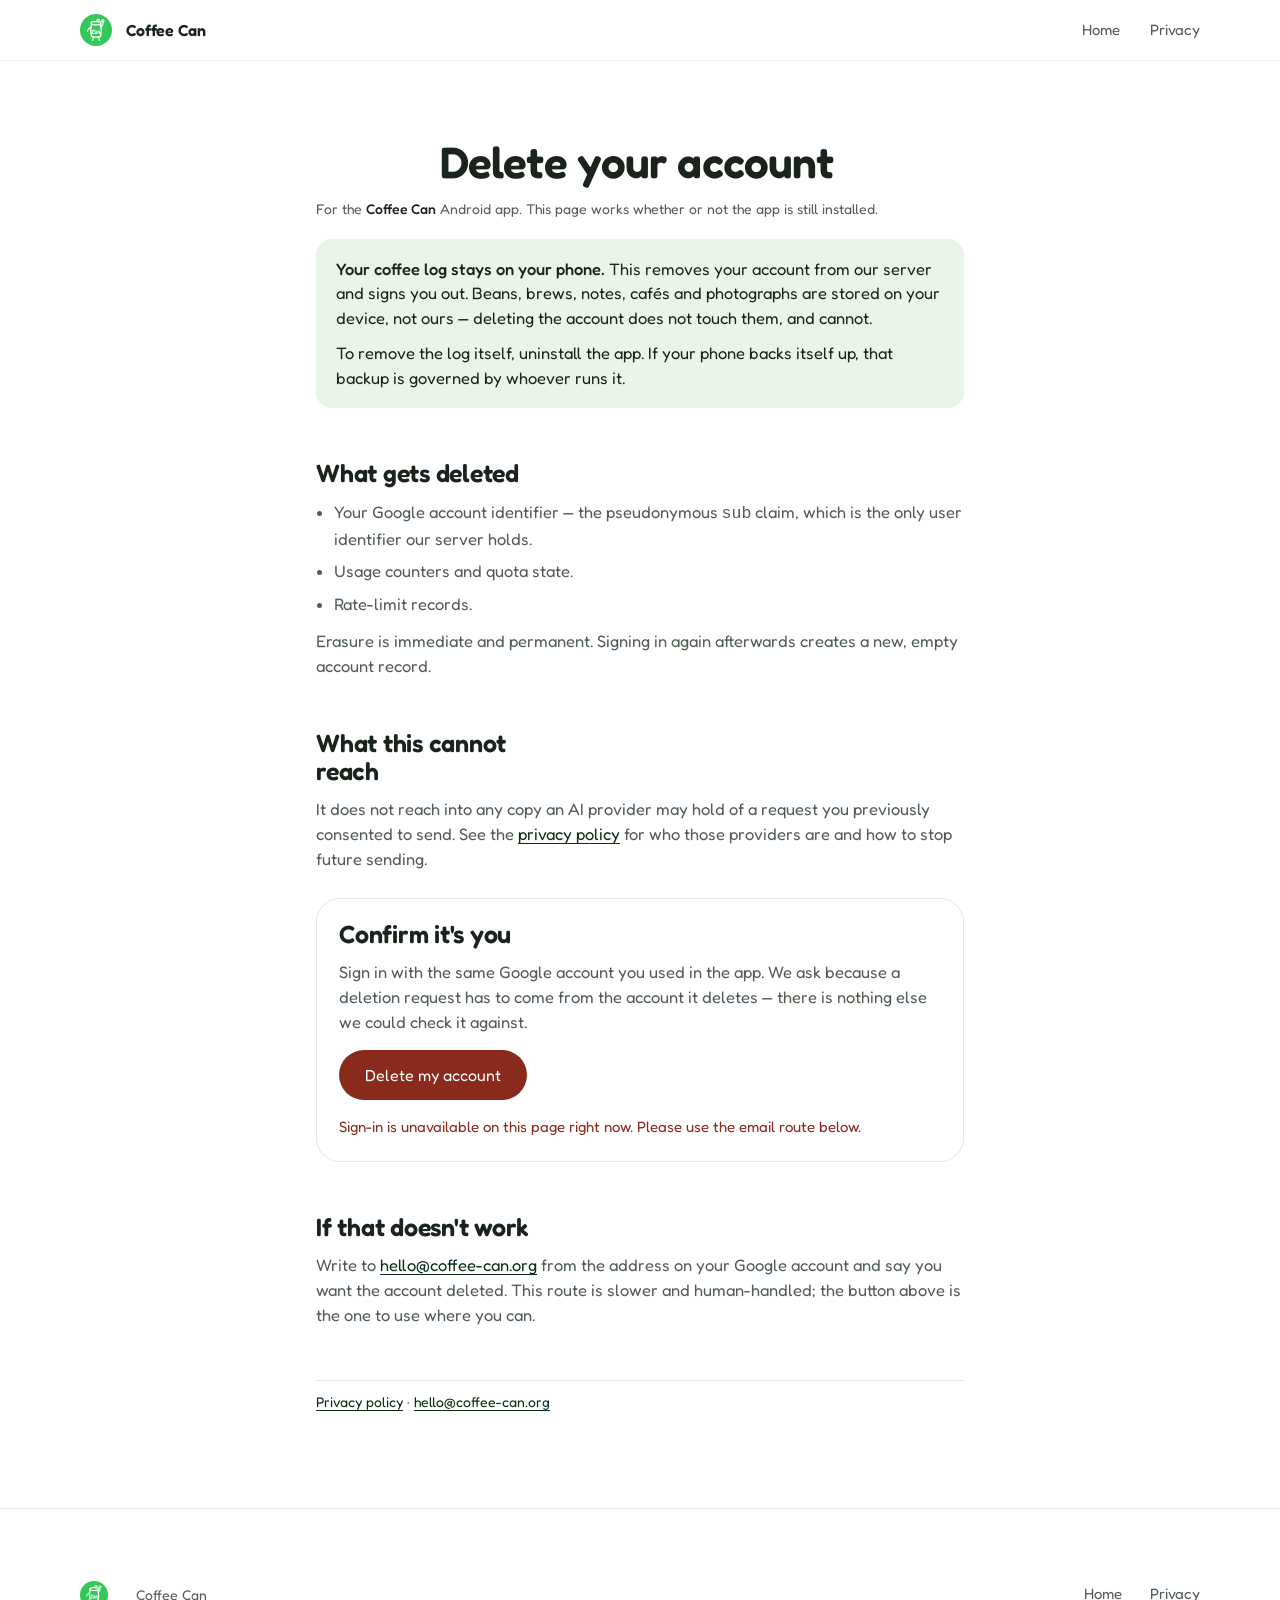
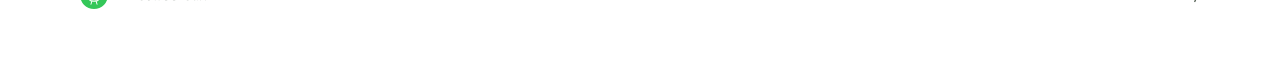
==== coffee_website/delete/index.html @ 4d467199 "25.08.2026, update UI" ====
<!doctype html>
<html lang="en">
<head>
<meta charset="utf-8">
<meta name="viewport" content="width=device-width, initial-scale=1">
<title>Delete your Coffee Can account</title>
<meta name="description" content="Delete your Coffee Can account and everything our server holds about it. Works without reinstalling the app.">
<meta name="theme-color" content="#34C759">
<link rel="icon" href="../assets/canboy.svg" type="image/svg+xml">
<link rel="preconnect" href="https://fonts.googleapis.com">
<link rel="preconnect" href="https://fonts.gstatic.com" crossorigin>
<link href="https://fonts.googleapis.com/css2?family=Fredoka:wght@400;500;600&display=swap" rel="stylesheet">
<link rel="stylesheet" href="../style.css">
</head>
<body>

<header>
  <div class="wrap">
    <a href="../" style="display:flex;align-items:center;gap:14px;text-decoration:none">
      <img src="../assets/canboy.svg" alt="">
      <b>Coffee Can</b>
    </a>
    <nav>
      <a href="../">Home</a>
      <a href="../privacy/">Privacy</a>
    </nav>
  </div>
</header>

<main class="doc">
  <div class="wrap">

    <h1>Delete your account</h1>
    <p class="updated">For the <strong>Coffee Can</strong> Android app. This
      page works whether or not the app is still installed.</p>

    <div class="note">
      <p><strong>Your coffee log stays on your phone.</strong> This removes your
        account from our server and signs you out. Beans, brews, notes, cafés
        and photographs are stored on your device, not ours — deleting the
        account does not touch them, and cannot.</p>
      <p>To remove the log itself, uninstall the app. If your phone backs itself
        up, that backup is governed by whoever runs it.</p>
    </div>

    <h2>What gets deleted</h2>
    <ul>
      <li>Your Google account identifier — the pseudonymous <code>sub</code>
        claim, which is the only user identifier our server holds.</li>
      <li>Usage counters and quota state.</li>
      <li>Rate-limit records.</li>
    </ul>
    <p>Erasure is immediate and permanent. Signing in again afterwards creates a
      new, empty account record.</p>

    <h2>What this cannot reach</h2>
    <p>It does not reach into any copy an AI provider may hold of a request you
      previously consented to send. See the <a href="../privacy/">privacy
      policy</a> for who those providers are and how to stop future sending.</p>

    <section class="gate">
      <h2>Confirm it's you</h2>
      <p>Sign in with the same Google account you used in the app. We ask
        because a deletion request has to come from the account it deletes —
        there is nothing else we could check it against.</p>

      <div id="signin"></div>
      <p class="who" id="who" hidden></p>
      <button class="btn btn-danger" id="go" hidden>Delete my account</button>
      <p class="status" id="status" role="status" aria-live="polite"></p>
    </section>

    <h2>If that doesn't work</h2>
    <p>Write to <a href="mailto:hello@coffee-can.org?subject=Account%20deletion%20request">hello@coffee-can.org</a>
      from the address on your Google account and say you want the account
      deleted. This route is slower and human-handled; the button above is the
      one to use where you can.</p>

    <hr>
    <p class="updated"><a href="../privacy/">Privacy policy</a> ·
      <a href="mailto:hello@coffee-can.org">hello@coffee-can.org</a></p>

  </div>
</main>

<footer>
  <div class="wrap">
    <img src="../assets/canboy.svg" alt="" width="28" height="28">
    <small>Coffee Can</small>
    <span class="sp"></span>
    <a href="../">Home</a>
    <a href="../privacy/">Privacy</a>
  </div>
</footer>

<script src="../config.js"></script>
<script>
/* The deletion flow.
 *
 * WHY GOOGLE SIGN-IN AND NOT AN EMAILED LINK. A deletion request has to be
 * authenticated by the same identity provider the app uses -- there is no
 * password to check and no other fact tying a request to an account. It also
 * has to work for someone who has already uninstalled, which is why this lives
 * on the web at all rather than only in the app.
 *
 * The ID token Google returns is sent straight to the gateway, which verifies
 * it and erases the record for that `sub`. Nothing is stored by this page.
 */
(function () {
  var cfg = window.COFFEE_CAN || {};
  var status = document.getElementById('status');
  var who = document.getElementById('who');
  var go = document.getElementById('go');
  var token = null;

  function say(text, kind) {
    status.textContent = text;
    status.className = 'status' + (kind ? ' ' + kind : '');
  }

  // A page that cannot reach its own config should say so rather than render a
  // sign-in button that will fail with a console error nobody sees.
  if (!cfg.GOOGLE_CLIENT_ID || !cfg.API_BASE) {
    say('Sign-in is unavailable on this page right now. Please use the email route below.', 'err');
    return;
  }

  window.onGoogleCredential = function (response) {
    token = response && response.credential;
    if (!token) { say('Sign-in did not complete. Please try again.', 'err'); return; }
    // The token is a JWT; its middle segment carries the display claims. Read
    // locally only to show the user which account they are about to delete --
    // the server does its own verification and trusts nothing decoded here.
    var email = '';
    try {
      var body = token.split('.')[1].replace(/-/g, '+').replace(/_/g, '/');
      email = (JSON.parse(atob(body)) || {}).email || '';
    } catch (e) { /* display only; a token we cannot read still deletes fine */ }
    who.textContent = email ? 'Signed in as ' + email : 'Signed in.';
    who.hidden = false;
    go.hidden = false;
    say('');
  };

  go.addEventListener('click', function () {
    if (!token) return;
    if (!window.confirm('Delete your Coffee Can account? This cannot be undone. Your coffee log stays on your phone.')) return;
    go.disabled = true;
    say('Deleting…');
    fetch(cfg.API_BASE.replace(/\/?$/, '/') + 'v1/account', {
      method: 'DELETE',
      headers: { 'Authorization': 'Bearer ' + token },
    }).then(function (r) {
      if (r.ok) {
        say('Your account has been deleted. Your coffee log is still on your phone.', 'ok');
        go.hidden = true;
        who.hidden = true;
        document.getElementById('signin').hidden = true;
      } else if (r.status === 401) {
        // Google ID tokens are short-lived; a page left open past the expiry
        // is the ordinary way to land here.
        say('That sign-in has expired. Please sign in again.', 'err');
        go.disabled = false;
        token = null;
      } else {
        say('Deletion failed (' + r.status + '). Please use the email route below.', 'err');
        go.disabled = false;
      }
    }).catch(function () {
      say('Could not reach the server. Please check your connection, or use the email route below.', 'err');
      go.disabled = false;
    });
  });

  // Google Identity Services, loaded only once there is a client ID to hand it.
  var s = document.createElement('script');
  s.src = 'https://accounts.google.com/gsi/client';
  s.async = true;
  s.defer = true;
  s.onload = function () {
    google.accounts.id.initialize({
      client_id: cfg.GOOGLE_CLIENT_ID,
      callback: window.onGoogleCredential,
    });
    google.accounts.id.renderButton(document.getElementById('signin'), {
      theme: 'outline', size: 'large', text: 'signin_with', shape: 'pill',
    });
  };
  s.onerror = function () {
    say('Could not load Google sign-in. Please use the email route below.', 'err');
  };
  document.head.appendChild(s);
})();
</script>
</body>
</html>
---- coffee_website/style.css ----
/* Coffee Can — coffee-can.org
 *
 * Tokens copied from coffee_android/v1/.../theme/Theme.kt, not eyeballed: the
 * site and the app are the same product, and a brand green that is one step
 * off reads as a knock-off of your own app. See check_design.py for the same
 * argument applied between the app and the deck.
 */
:root {
  --brand:  #34C759;
  --ink:    #1B241C;
  --muted:  #515D51;
  --line:   #DCECDD;
  --paper:  #FFFFFF;
  --wash:   #EAF5EA;
  --deep:   #0B2E12;
  --radius: 24px;
  --gutter: clamp(20px, 5vw, 40px);
}

* { box-sizing: border-box; margin: 0; padding: 0; }

html { scroll-behavior: smooth; -webkit-text-size-adjust: 100%; }

body {
  font-family: Fredoka, ui-rounded, "SF Pro Rounded", system-ui, sans-serif;
  color: var(--ink);
  background: var(--paper);
  line-height: 1.5;
  -webkit-font-smoothing: antialiased;
}

/* `height: auto` is not optional here: every shot carries explicit width and
 * height attributes (which is what stops the page reflowing as they load), and
 * with only `max-width` constrained the width shrinks while the height stays
 * at its attribute value -- a 720x1404 phone rendered as a 280x1404 ribbon. */
img, svg { display: block; max-width: 100%; height: auto; }
a { color: inherit; }

.wrap { width: min(1120px, 100% - var(--gutter) * 2); margin-inline: auto; }

/* --- the frosted bar, the same idea the app's chrome uses ---------------- */
header {
  position: sticky; top: 0; z-index: 20;
  backdrop-filter: saturate(180%) blur(18px);
  -webkit-backdrop-filter: saturate(180%) blur(18px);
  background: color-mix(in srgb, var(--paper) 78%, transparent);
  border-bottom: 1px solid color-mix(in srgb, var(--line) 60%, transparent);
}
header .wrap { display: flex; align-items: center; gap: 14px; height: 60px; }
header img { width: 32px; height: 32px; }
header b { font-weight: 600; letter-spacing: -0.01em; }
header nav { margin-left: auto; display: flex; gap: clamp(14px, 3vw, 30px); }
header nav a {
  text-decoration: none; color: var(--muted); font-size: 15px;
  transition: color .18s ease;
}
header nav a:hover { color: var(--ink); }

/* --- hero ---------------------------------------------------------------- */
.hero { text-align: center; padding: clamp(56px, 11vw, 128px) 0 0; }
.hero-mark { width: clamp(128px, 22vw, 190px); margin: 0 auto clamp(24px, 4vw, 40px); }
h1 {
  font-size: clamp(40px, 8.2vw, 88px);
  line-height: 1.03;
  letter-spacing: -0.035em;
  font-weight: 600;
  max-width: 16ch;
  margin-inline: auto;
}
h1 em { font-style: normal; color: var(--brand); }
.lede {
  margin: clamp(18px, 3vw, 28px) auto 0;
  max-width: 54ch;
  font-size: clamp(17px, 2.1vw, 21px);
  color: var(--muted);
}
.cta { margin-top: clamp(28px, 4vw, 40px); display: flex; gap: 12px; justify-content: center; flex-wrap: wrap; }
.btn {
  display: inline-block; text-decoration: none; font-size: 16px;
  padding: 13px 26px; border-radius: 999px;
  transition: transform .16s ease, box-shadow .16s ease, background .16s ease;
}
.btn-primary { background: var(--brand); color: #fff; box-shadow: 0 6px 20px rgba(52,199,89,.32); }
.btn-primary:hover { transform: translateY(-1px); box-shadow: 0 10px 26px rgba(52,199,89,.4); }
.btn-ghost { border: 1px solid var(--line); color: var(--ink); }
.btn-ghost:hover { background: var(--wash); }

/* the hero device, tilted just enough to read as an object */
.hero-shot {
  margin: clamp(44px, 7vw, 84px) auto 0;
  width: min(300px, 74vw);
  perspective: 1400px;
}
.hero-shot img {
  border-radius: 34px;
  border: 1px solid var(--line);
  box-shadow: 0 30px 70px rgba(11,46,18,.16), 0 6px 18px rgba(11,46,18,.07);
  transform: rotateX(6deg);
}

/* --- feature rows -------------------------------------------------------- */
.feature { padding: clamp(72px, 12vw, 150px) 0; }
.feature + .feature { border-top: 1px solid var(--line); }
.feature .wrap {
  display: grid; gap: clamp(32px, 6vw, 80px); align-items: center;
  grid-template-columns: 1fr;
}
@media (min-width: 860px) {
  .feature .wrap { grid-template-columns: 1fr 1fr; }
  .feature.flip .copy { order: 2; }
}
.eyebrow {
  font-size: 13px; letter-spacing: .14em; text-transform: uppercase;
  color: var(--brand); font-weight: 600; margin-bottom: 14px;
}
h2 {
  font-size: clamp(28px, 4.6vw, 46px); line-height: 1.1;
  letter-spacing: -0.03em; font-weight: 600; max-width: 18ch;
}
.feature p { margin-top: 16px; color: var(--muted); font-size: clamp(16px, 1.9vw, 18px); max-width: 46ch; }
.shot { position: relative; }
.shot img {
  border-radius: 30px; border: 1px solid var(--line);
  box-shadow: 0 24px 56px rgba(11,46,18,.14);
  margin-inline: auto; width: min(280px, 70vw);
}
.shot .mascot {
  position: absolute; width: 96px; right: -6px; bottom: -18px;
  filter: drop-shadow(0 10px 22px rgba(11,46,18,.18));
}

/* --- privacy band -------------------------------------------------------- */
.band { background: var(--wash); padding: clamp(64px, 10vw, 120px) 0; text-align: center; }
.band h2 { margin-inline: auto; }
.band p { margin: 16px auto 0; color: var(--muted); max-width: 56ch; font-size: clamp(16px, 1.9vw, 18px); }
.pills { margin-top: 30px; display: flex; gap: 10px; flex-wrap: wrap; justify-content: center; }
.pill {
  background: var(--paper); border: 1px solid var(--line);
  padding: 9px 16px; border-radius: 999px; font-size: 14px; color: var(--muted);
}

footer { padding: clamp(44px, 7vw, 72px) 0; border-top: 1px solid var(--line); }
footer .wrap { display: flex; flex-wrap: wrap; gap: 16px 28px; align-items: center; }
footer .sp { margin-left: auto; }
footer a { color: var(--muted); text-decoration: none; font-size: 15px; }
footer a:hover { color: var(--ink); }
footer small { color: var(--muted); font-size: 14px; }

/* --- reveal on scroll ---------------------------------------------------- */
.reveal { opacity: 0; transform: translateY(18px); transition: opacity .6s ease, transform .6s ease; }
.reveal.in { opacity: 1; transform: none; }
@media (prefers-reduced-motion: reduce) {
  html { scroll-behavior: auto; }
  .reveal { opacity: 1; transform: none; transition: none; }
  .btn, header nav a { transition: none; }
}

/* --- /privacy and /delete ------------------------------------------------
 *
 * Prose pages, not landing sections: one narrow column, no reveal animation
 * and no hero. They are read by someone looking for a specific sentence --
 * a reviewer checking a Play declaration, or a user who wants their account
 * gone -- so nothing here fades in or has to be scrolled past. */
.doc { padding: clamp(40px, 7vw, 76px) 0 clamp(56px, 9vw, 96px); }
.doc .wrap { width: min(72ch, 100% - var(--gutter) * 2); }
.doc h1 { font-size: clamp(30px, 5vw, 44px); letter-spacing: -0.02em; line-height: 1.15; }
.doc h2 {
  font-size: clamp(20px, 2.6vw, 25px); letter-spacing: -0.01em;
  margin-top: clamp(34px, 5vw, 52px);
}
.doc h3 { font-size: 17px; margin-top: 26px; }
.doc p, .doc li { color: var(--muted); font-size: 16.5px; margin-top: 12px; }
.doc strong { color: var(--ink); font-weight: 500; }
.doc ul { margin-top: 12px; padding-left: 1.1em; }
.doc li { margin-top: 8px; }
.doc a { color: var(--deep); text-decoration: underline; text-underline-offset: 3px; }
.doc .updated { margin-top: 10px; font-size: 14px; color: var(--muted); }
.doc hr { border: 0; border-top: 1px solid var(--line); margin: clamp(34px, 5vw, 52px) 0 0; }

/* A short, high-contrast block for the sentences a reader is most likely to
 * have come for -- the local-data statement, and what deletion does not do. */
.note {
  margin-top: 20px; padding: 18px 20px;
  background: var(--wash); border-radius: 16px;
}
.note p { color: var(--ink); margin-top: 0; }
.note p + p { margin-top: 10px; }

/* --- the deletion form --------------------------------------------------- */
.gate { margin-top: 26px; padding: 22px; border: 1px solid var(--line); border-radius: var(--radius); }
.gate h2 { margin-top: 0; }
.gate .status { margin-top: 16px; font-size: 15px; color: var(--muted); min-height: 1.4em; }
.gate .status.err { color: #8A2A1C; }
.gate .status.ok { color: var(--deep); }
.gate .who { margin-top: 14px; font-size: 15px; color: var(--ink); }
.gate .btn { margin-top: 16px; border: 0; font: inherit; cursor: pointer; }
.gate .btn[disabled] { opacity: .5; cursor: default; box-shadow: none; transform: none; }
.btn-danger { background: #8A2A1C; color: #fff; }
.btn-danger:hover:not([disabled]) { background: #741F13; }
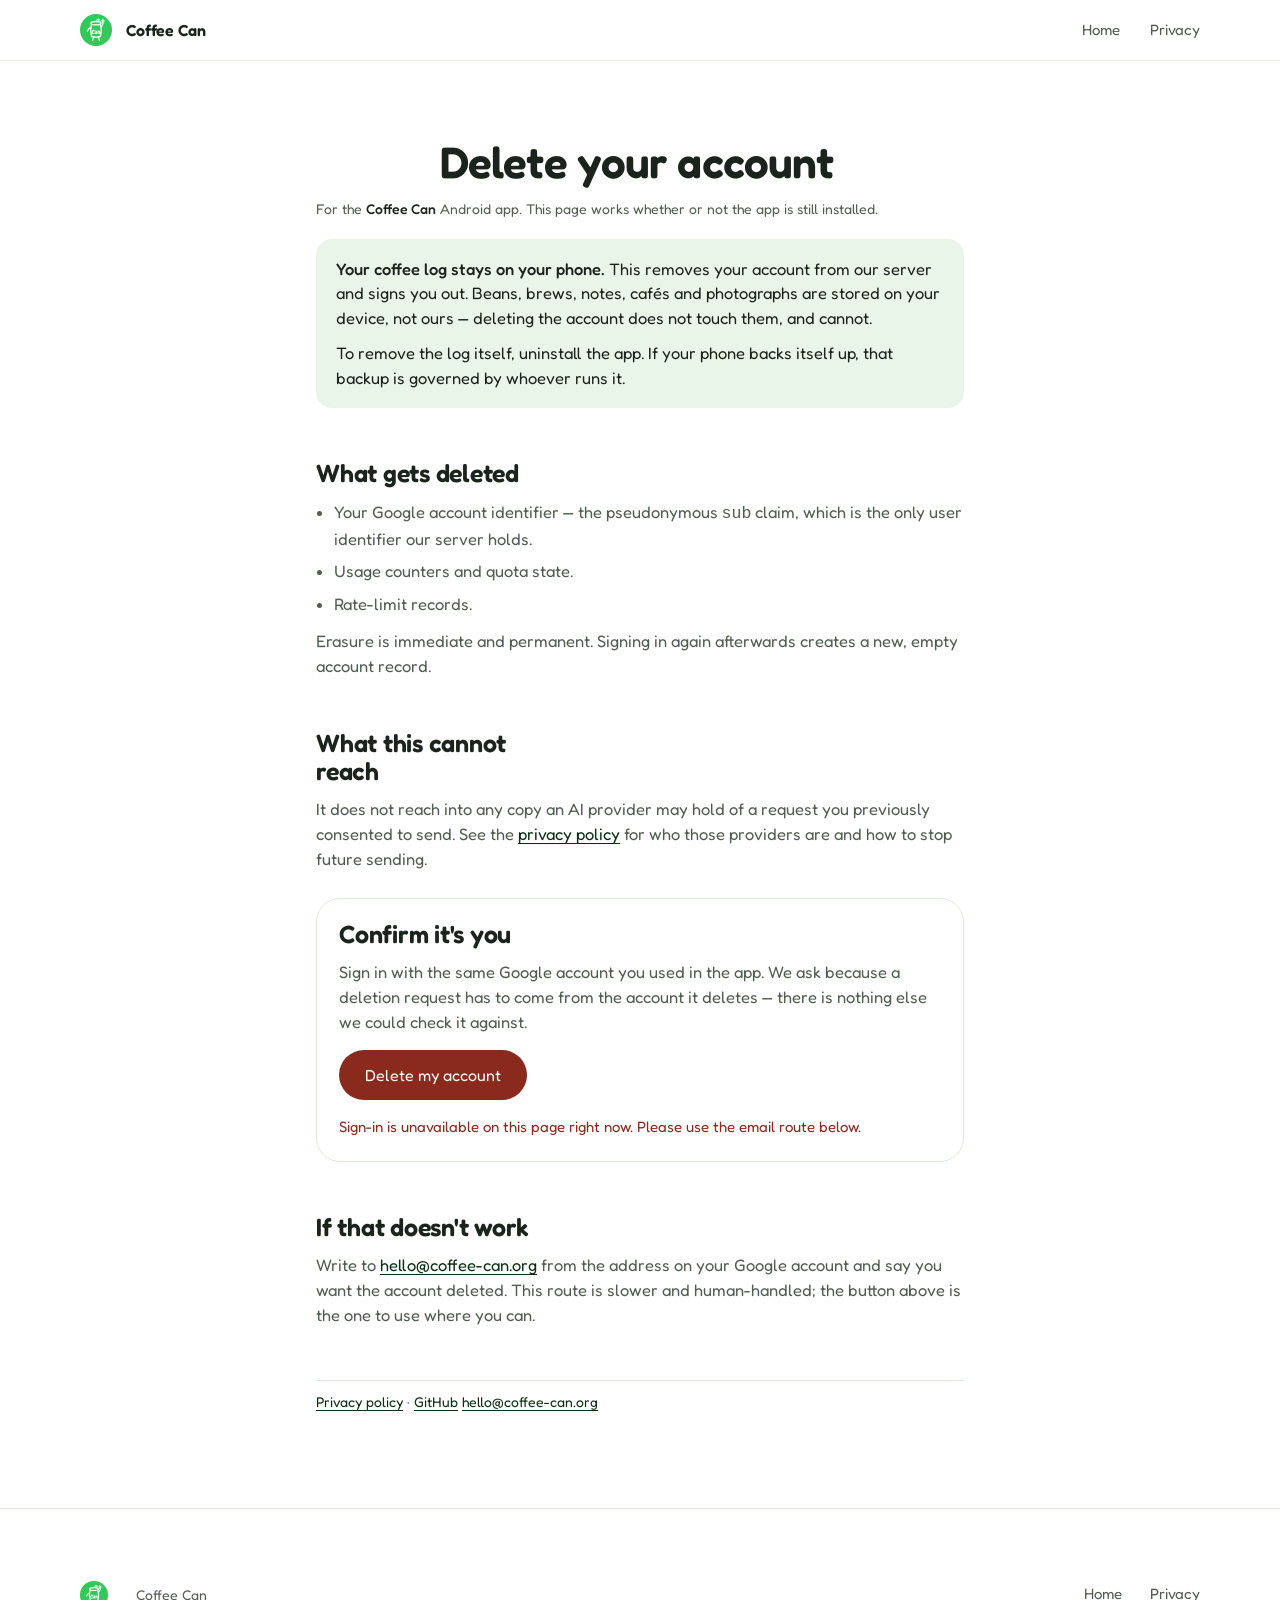
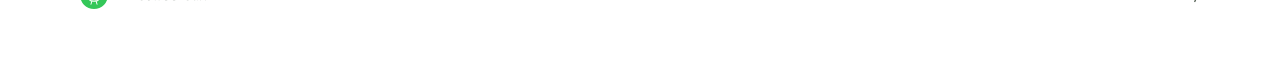
==== commit 1b4c5f45: "27.08.2026, fix render bug" ====
--- a/coffee_website/delete/index.html
+++ b/coffee_website/delete/index.html
@@ -78,7 +78,8 @@
 
     <hr>
     <p class="updated"><a href="../privacy/">Privacy policy</a> ·
-      <a href="mailto:hello@coffee-can.org">hello@coffee-can.org</a></p>
+      <a href="https://github.com/raulniconico/local_agent" rel="noopener">GitHub</a>
+    <a href="mailto:hello@coffee-can.org">hello@coffee-can.org</a></p>
 
   </div>
 </main>
--- a/coffee_website/style.css
+++ b/coffee_website/style.css
@@ -56,6 +56,24 @@
 }
 header nav a:hover { color: var(--ink); }
 
+/* The GitHub link is the one nav item that is not a section of this page, so
+ * it carries a mark. The label collapses on narrow screens rather than the
+ * whole link -- an unlabelled octocat is still recognisable, while five word
+ * links plus a sixth is what actually overflows the bar. */
+header nav a.gh { display: flex; align-items: center; gap: 7px; }
+header nav a.gh svg { flex: none; }
+@media (max-width: 820px) {
+  header nav a.gh span { display: none; }
+}
+/* Below that the in-page anchors go too, and only Privacy and the octocat are
+ * left. They are scroll shortcuts on a page that is one continuous scroll, so
+ * losing them costs a phone reader nothing -- while six items plus the mark is
+ * what pushes the wordmark onto two lines and shoves GitHub off the end. */
+@media (max-width: 700px) {
+  header nav a[href^="#"] { display: none; }
+}
+header b { white-space: nowrap; }
+
 /* --- hero ---------------------------------------------------------------- */
 .hero { text-align: center; padding: clamp(56px, 11vw, 128px) 0 0; }
 .hero-mark { width: clamp(128px, 22vw, 190px); margin: 0 auto clamp(24px, 4vw, 40px); }
@@ -139,12 +157,150 @@
   padding: 9px 16px; border-radius: 999px; font-size: 14px; color: var(--muted);
 }
 
+/* --- the share row -------------------------------------------------------
+ *
+ * The one section painted in the brand green, and it is the section about the
+ * share card -- which is itself a tall green sheet with white type on it. The
+ * row is the artefact it describes, at page scale, which is why this is the
+ * only place `--brand` is used as a *ground* rather than as an accent. Text on
+ * it is full white and the secondary role is white at reduced opacity, exactly
+ * the two ink colours ShareCard.kt uses.
+ *
+ * It is a `.feature` row and not a centred band, because the screenshot is the
+ * proof: the card in the picture is the card the copy describes, drawn by the
+ * phone it is being shown on. */
+.band-brand { background: var(--brand); color: var(--paper); border-top: 0; }
+.band-brand .eyebrow { color: rgba(255,255,255,.82); }
+.band-brand p { color: rgba(255,255,255,.9); }
+.band-brand .fineprint { margin-top: 26px; font-size: 14.5px; color: rgba(255,255,255,.78); }
+/* The shot sits on green, so its hairline is the same white at low alpha the
+ * card's own dividers use rather than the page's pale-green rule. */
+.band-brand .shot img { border-color: rgba(255,255,255,.35); box-shadow: 0 24px 56px rgba(11,46,18,.28); }
+
+.what { list-style: none; margin-top: 20px; max-width: 46ch; }
+.what li {
+  position: relative; padding-left: 20px;
+  margin-top: 12px; font-size: clamp(15.5px, 1.85vw, 17px);
+  color: rgba(255,255,255,.9);
+}
+.what li::before {
+  content: ""; position: absolute; left: 0; top: .62em;
+  width: 7px; height: 7px; border-radius: 50%;
+  background: rgba(255,255,255,.75);
+}
+.what b { color: var(--paper); font-weight: 600; }
+
+/* --- the catch-all grid --------------------------------------------------
+ *
+ * Everything the app does that does not earn a phone shot of its own. Same
+ * measure and rhythm as a `.feature` row, but text-only and two-or-three up,
+ * so the page can be complete without becoming eleven screenshots long. */
+.grid-band { padding: clamp(72px, 12vw, 130px) 0; border-top: 1px solid var(--line); }
+.grid-band > .wrap > .eyebrow { text-align: center; }
+.grid-band > .wrap > h2 { margin-inline: auto; text-align: center; max-width: 22ch; }
+.grid {
+  margin-top: clamp(36px, 6vw, 56px);
+  display: grid; gap: clamp(26px, 4vw, 40px);
+  grid-template-columns: 1fr;
+}
+@media (min-width: 640px) { .grid { grid-template-columns: repeat(2, 1fr); } }
+@media (min-width: 1000px) { .grid { grid-template-columns: repeat(4, 1fr); } }
+.grid h3 { font-size: 18px; font-weight: 600; letter-spacing: -0.01em; }
+.grid p { margin-top: 10px; color: var(--muted); font-size: 16px; }
+.grid a { color: var(--deep); text-decoration: underline; text-underline-offset: 3px; }
+
 footer { padding: clamp(44px, 7vw, 72px) 0; border-top: 1px solid var(--line); }
 footer .wrap { display: flex; flex-wrap: wrap; gap: 16px 28px; align-items: center; }
 footer .sp { margin-left: auto; }
 footer a { color: var(--muted); text-decoration: none; font-size: 15px; }
 footer a:hover { color: var(--ink); }
 footer small { color: var(--muted); font-size: 14px; }
+
+/* --- the screenshot lightbox ---------------------------------------------
+ *
+ * Click a phone: it grows to the middle of the window, everything behind it
+ * blurs. <dialog> + showModal() is still what holds it -- Escape closes, focus
+ * is trapped, the page behind goes inert to a screen reader -- but the frost
+ * is a real element inside the dialog rather than `::backdrop`.
+ *
+ * WHY NOT `::backdrop`, HAVING TRIED IT: custom properties do not reliably
+ * reach it. `::backdrop` is not a descendant of any element for inheritance
+ * purposes in every engine, so `var(--deep)` inside it resolves to nothing,
+ * the whole `background` declaration is dropped as invalid, and what should
+ * have been a tinted frost renders as clear glass over a bright page. A plain
+ * div takes the same `backdrop-filter` and inherits variables like anything
+ * else.
+ */
+dialog.lightbox {
+  position: fixed; inset: 0; margin: 0; padding: 0; border: 0;
+  width: 100%; height: 100%;
+  max-width: none; max-height: none;
+  background: transparent;
+  /* The dialog is a viewport-sized box holding a centred image; nothing in it
+   * should ever scroll. Without this the UA's default sizing let a large
+   * image push a scrollbar down the side of the frost. */
+  overflow: hidden;
+}
+dialog.lightbox::backdrop { background: transparent; }
+
+.lb-scrim {
+  position: absolute; inset: 0;
+  background: color-mix(in srgb, var(--deep) 40%, transparent);
+  backdrop-filter: blur(20px) saturate(135%);
+  -webkit-backdrop-filter: blur(20px) saturate(135%);
+  opacity: 0;
+  transition: opacity .3s ease;
+}
+/* A fallback for engines without color-mix: a flat tint is better than none,
+ * and the later declaration wins only where color-mix is unsupported. */
+@supports not (background: color-mix(in srgb, red 40%, transparent)) {
+  .lb-scrim { background: rgba(11, 46, 18, .4); }
+}
+
+.lb-stage {
+  position: absolute; inset: 0;
+  display: flex; align-items: center; justify-content: center;
+}
+/* CENTRING IS ON THE DIALOG TOO, NOT ONLY ON `.lb-stage`, AND THAT IS A
+ * CACHE DEFENCE RATHER THAN BELT AND BRACES. This stylesheet and the script
+ * that builds `.lb-stage` ship as two files with no version in either URL, so
+ * a browser can hold a fresh copy of one and a stale copy of the other -- and
+ * on 2026-08-25 one did: new CSS, old JS, which put a bare <img> straight
+ * inside the dialog where nothing sized it. It rendered at the full width of
+ * the viewport, jammed into the top-left corner, over a correctly blurred
+ * page. Sizing whatever image is in there means the worst a desynced cache
+ * can now produce is a picture that does not animate. */
+/* `[open]` IS LOAD-BEARING: an author `display` on a bare `dialog` selector
+ * beats the UA's `dialog:not([open]) { display: none }` regardless of
+ * specificity, which would leave this thing on screen permanently. */
+dialog.lightbox[open] { display: flex; align-items: center; justify-content: center; }
+.lb-stage img, dialog.lightbox > img {
+  /* Fitted to the window, never blown up past the asset: these are 720px
+   * captures and stretching one across a desktop is how a crisp screenshot
+   * turns to mush. Height is what usually binds -- a phone is tall. */
+  width: auto; height: auto;
+  max-width: min(88vw, 460px);
+  max-height: 86dvh;
+  border-radius: 34px;
+  box-shadow: 0 40px 90px rgba(11, 46, 18, .38);
+  /* THE ORIGIN IS THE CENTRE, which is what makes the maths below one
+   * translate plus one scale rather than a corner-anchored special case. */
+  transform-origin: 50% 50%;
+  will-change: transform;
+}
+dialog.lightbox.animate .lb-stage img,
+dialog.lightbox.animate > img {
+  transition: transform .44s cubic-bezier(.22, .78, .27, 1);
+}
+dialog.lightbox.open .lb-scrim { opacity: 1; }
+
+/* The thumbnails advertise themselves. `zoom-in` rather than `pointer`: the
+ * page has real links and these should not look identical to one. */
+.shot img:not(.mascot), .hero-shot img { cursor: zoom-in; }
+.lb-stage img, dialog.lightbox > img { cursor: zoom-out; }
+.shot img:not(.mascot):focus-visible, .hero-shot img:focus-visible {
+  outline: 3px solid var(--brand); outline-offset: 6px;
+}
 
 /* --- reveal on scroll ---------------------------------------------------- */
 .reveal { opacity: 0; transform: translateY(18px); transition: opacity .6s ease, transform .6s ease; }
@@ -153,6 +309,15 @@
   html { scroll-behavior: auto; }
   .reveal { opacity: 1; transform: none; transition: none; }
   .btn, header nav a { transition: none; }
+  /* The lightbox still opens and still blurs -- what goes is the travel.
+   * Someone who has asked for less motion wants the shot bigger, not to be
+   * denied the feature. */
+  /* The lightbox still opens and still frosts -- what goes is the travel.
+   * Someone who asked for less motion wants the shot bigger, not the feature
+   * withheld. */
+  dialog.lightbox.animate .lb-stage img,
+  dialog.lightbox.animate > img { transition: none; }
+  .lb-scrim { transition: none; }
 }
 
 /* --- /privacy and /delete ------------------------------------------------
